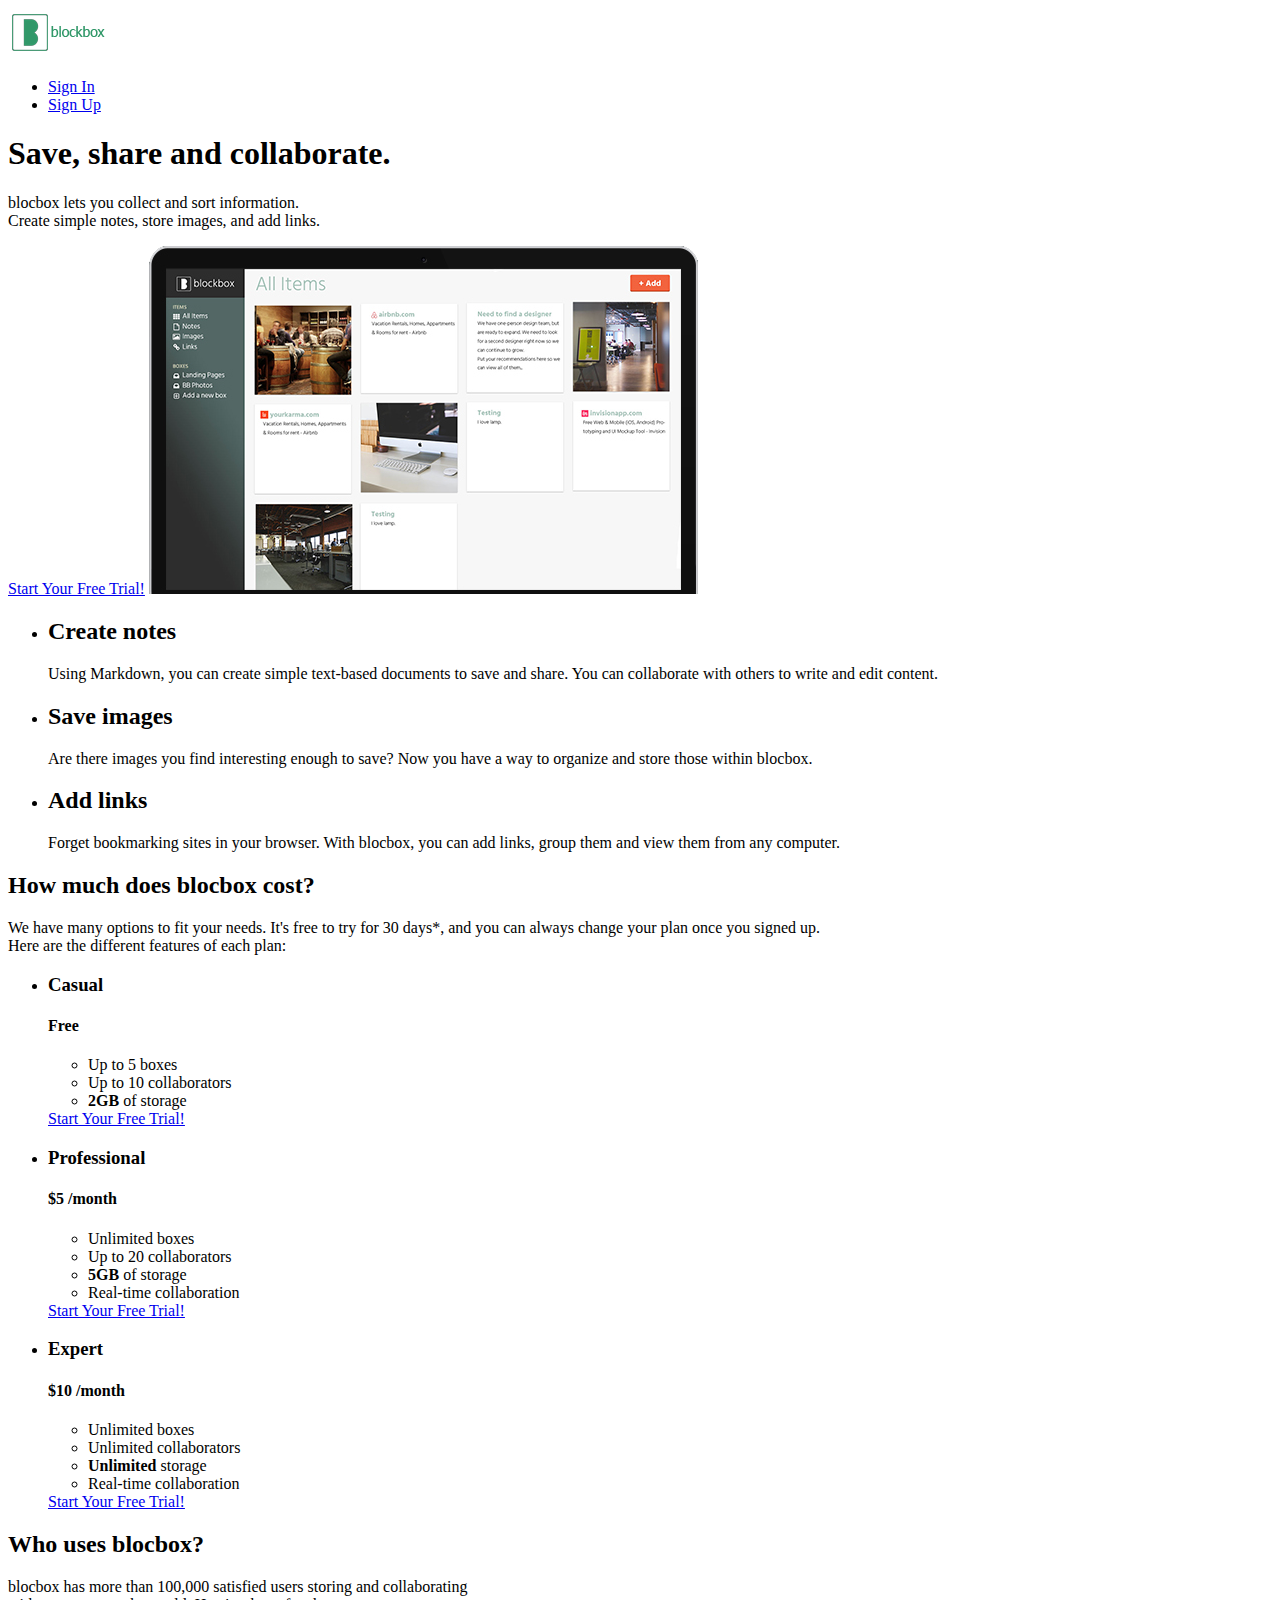
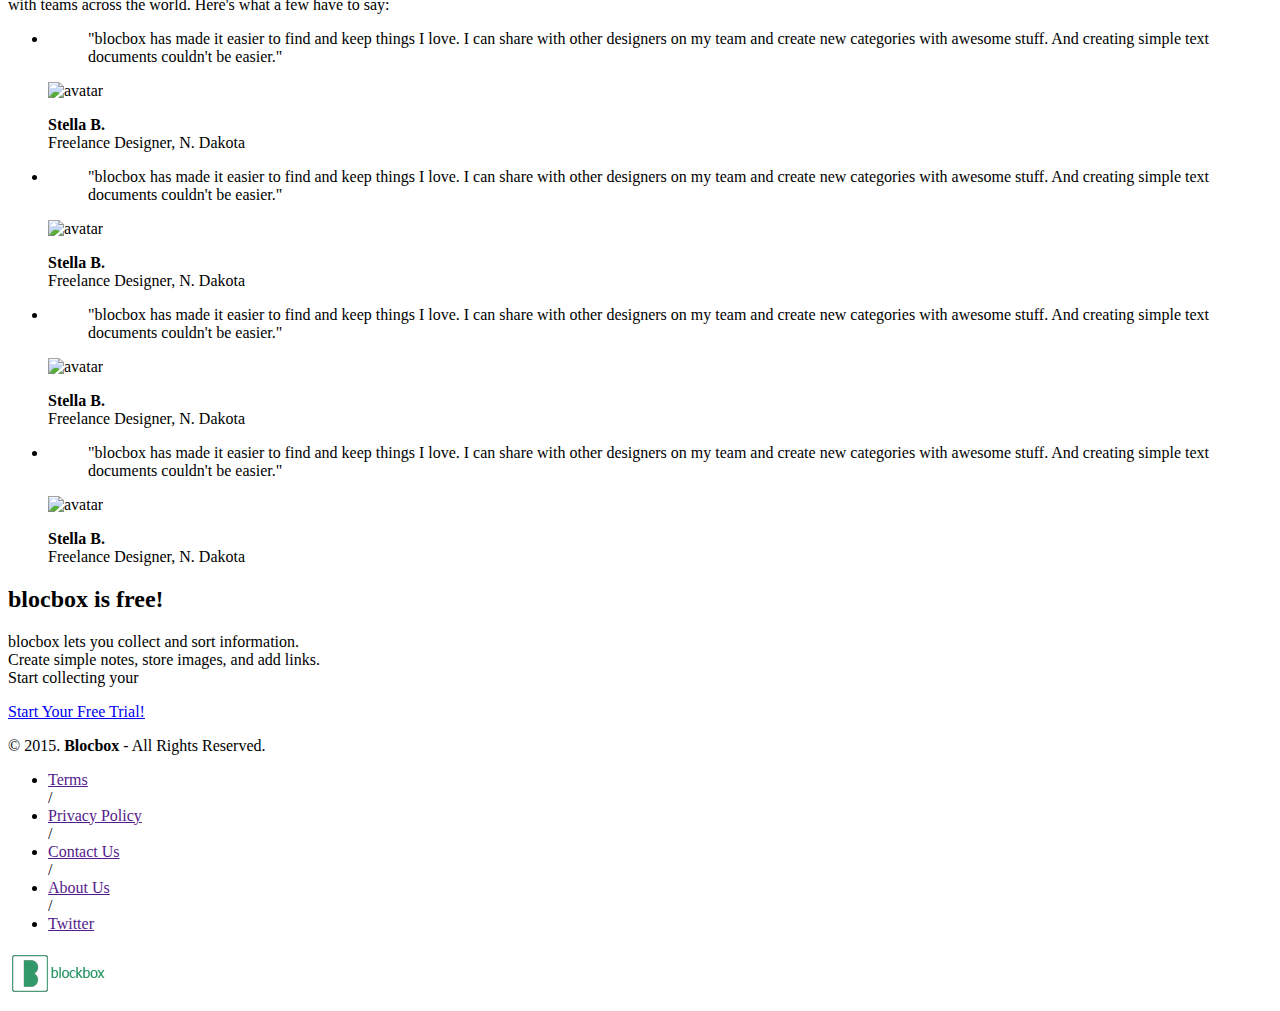
==== index.html @ 0df13de2 "Assignment-28-completed" ====
<!DOCTYPE html>
<html lang="en-us">
<head>
  <meta http-equiv="X-UA-Compatible" content="IE=Edge">
  <meta name="viewport" content="width=device-width, initial-scale=1">
  <meta charset="UTF-8">
  <title>Save, share and collaborate | Blocbox</title>
 
  <!-- Google Fonts -->
  <link href='http://fonts.googleapis.com/css?family=Lato:300,400,700,300italic,400italic,700italic|Varela+Round' rel='stylesheet' type='text/css'>
</head>
<body>
 <!-- Hero -->
 <header>
   <nav class="container">
     <div class="one-half">
       <a href="index.html" class="site-logo"><img src="images/site-logo.png" alt="Blocbox" /></a>
     </div>
     <div class="one-half">
       <ul>
         <li><a href="signin.html">Sign In</a></li>
         <li class="btn-outline"><a href="signup.html">Sign Up</a></li>
       </ul>
     </div>
   </nav>
   <div class="container hero">
     <h1>Save, share and collaborate.</h1>
     <p>blocbox lets you collect and sort information.<br/>Create simple notes, store images, and add links.</p>
     <a href="signup.html" class="btn">Start Your Free Trial!</a>
     <img src="images/dashboard.png" alt="Blocbox" />
   </div>
 </header>
  <main role="main">
   <!-- Benefits -->
   <section class="benefits">
     <ul class="container">
       <li class="one-third">
         <h2>Create notes</h2>
         <p>Using Markdown, you can create simple text-based documents to save and share. You can collaborate with others to write and edit content.</p>
       </li>
       <li class="one-third">
         <h2>Save images</h2>
         <p>Are there images you find interesting enough to save? Now you have a way to organize and store those within blocbox.</p>
       </li>
       <li class="one-third">
         <h2>Add links</h2>
         <p>Forget bookmarking sites in your browser. With blocbox, you can add links, group them and view them from any computer.</p>
       </li>
     </ul>
   </section>
    
 <!-- Pricing -->
 <section class="pricing">
   <div class="container">
     <h2>How much does blocbox cost?</h2>
     <p>We have many options to fit your needs. It's free to try for 30 days*, and you can always change your plan once you signed up. <br/>Here are the different features of each plan:</p>
   </div>
   <ul class="container">
     <li class="one-third">
       <div class="box">
         <h3>Casual</h3>
         <h4>Free</h4>
         <ul>
           <li>Up to 5 boxes</li>
           <li>Up to 10 collaborators</li>
           <li><strong>2GB</strong> of storage</li>
         </ul>
         <a href="signup.html" class="btn">Start Your Free Trial!</a>
       </div>
     </li>
        <li class="one-third">
      <div class="box middle">
        <h3>Professional</h3>
        <h4><span>$</span>5 <span class="month">/month</span></h4>
        <ul>
          <li>Unlimited boxes</li>
          <li>Up to 20 collaborators</li>
          <li><strong>5GB</strong> of storage</li>
          <li>Real-time collaboration</li>
        </ul>
        <a href="signup.html" class="btn">Start Your Free Trial!</a>
      </div>
    </li>
    <li class="one-third">
      <div class="box">
        <h3>Expert</h3>
        <h4><span>$</span>10 <span class="month">/month</span></h4>
        <ul>
          <li>Unlimited boxes</li>
          <li>Unlimited collaborators</li>
          <li><strong>Unlimited</strong> storage</li>
          <li>Real-time collaboration</li>
        </ul>
        <a href="signup.html" class="btn">Start Your Free Trial!</a>
      </div>
    </li>
   </ul>
   
 </section>
  
 <!-- Testimonials -->
 <section class="testimonials">
   <div class="container">
     <h2>Who uses blocbox?</h2>
     <p>blocbox has more than 100,000 satisfied users storing and collaborating<br/> with teams across the world. Here's what a few have to say:</p>
   </div>
   <ul class="container">
     <li class="one-fourth">
       <blockquote>"blocbox has made it easier to find and keep things I love. I can share with other designers on my team and create new categories with awesome stuff. And creating simple text documents couldn't be easier."
       </blockquote>
       <img src="https://s3.amazonaws.com/uifaces/faces/twitter/jsa/128.jpg" alt="avatar">
       <p class="name"><strong>Stella B.</strong><br/>Freelance Designer, N. Dakota</p>
     </li>
      <li class="one-fourth">
    <blockquote>"blocbox has made it easier to find and keep things I love. I can share with other designers on my team and create new categories with awesome stuff. And creating simple text documents couldn't be easier."
    </blockquote>
    <img src="https://s3.amazonaws.com/uifaces/faces/twitter/jsa/128.jpg" alt="avatar">
    <p class="name"><strong>Stella B.</strong><br/>Freelance Designer, N. Dakota</p>
  </li>
  <li class="one-fourth">
    <blockquote>"blocbox has made it easier to find and keep things I love. I can share with other designers on my team and create new categories with awesome stuff. And creating simple text documents couldn't be easier."
    </blockquote>
    <img src="https://s3.amazonaws.com/uifaces/faces/twitter/jsa/128.jpg" alt="avatar">
    <p class="name"><strong>Stella B.</strong><br/>Freelance Designer, N. Dakota</p>
  </li>
  <li class="one-fourth">
    <blockquote>"blocbox has made it easier to find and keep things I love. I can share with other designers on my team and create new categories with awesome stuff. And creating simple text documents couldn't be easier."
    </blockquote>
    <img src="https://s3.amazonaws.com/uifaces/faces/twitter/jsa/128.jpg" alt="avatar">
    <p class="name"><strong>Stella B.</strong><br/>Freelance Designer, N. Dakota</p>
  </li>   
  </ul>
 </section>
 </main>
  <div class="containernew">
     <h2>blocbox is free!</h2>
         <p>blocbox lets you collect and sort information.<br/>Create simple notes, store images, and add links.<br/>
         Start collecting your </p>
<a href="signup.html" class="btn">Start Your Free Trial!</a>
   </div>
 <!-- Footer -->
 <footer>
   <div class="container footer-nav-block">
       <div class="left-footer-block one-third">
         <p class="copyright-block">&copy; 2015. <strong>Blocbox</strong> - All Rights Reserved.</p>
       </div>
       <nav class="link-block middle-footer-block one-third">
         <ul>
           <li><a href="">Terms</a></li> /
           <li><a href="">Privacy Policy</a></li> /
           <li><a href="">Contact Us</a></li> /
           <li><a href="">About Us</a></li> /
           <li><a href="">Twitter</a></li>
         </ul>
       </nav>
       <div class="right-footer-block one-third">
         <img class="logo" src="images/site-logo.png" alt="Blocbox" />
       </div>
   </div>
 </footer>
</body>
</html>
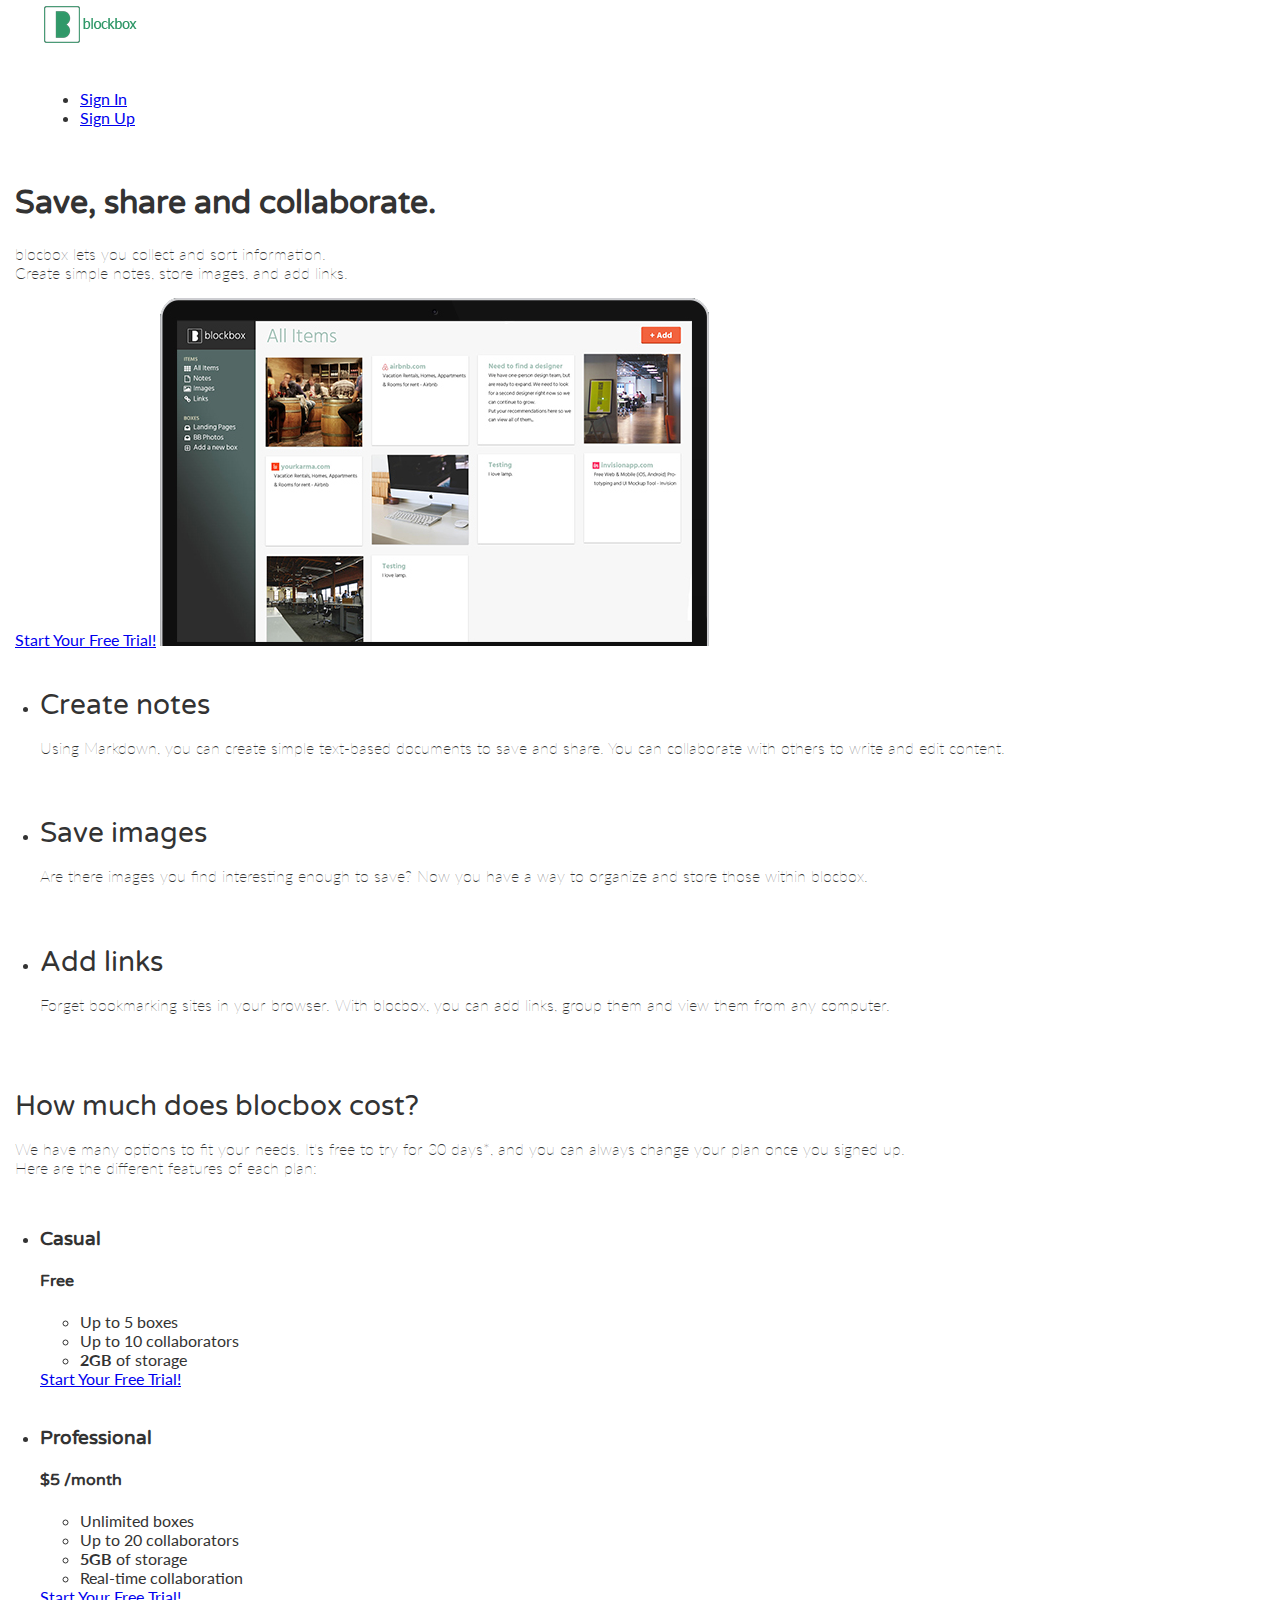
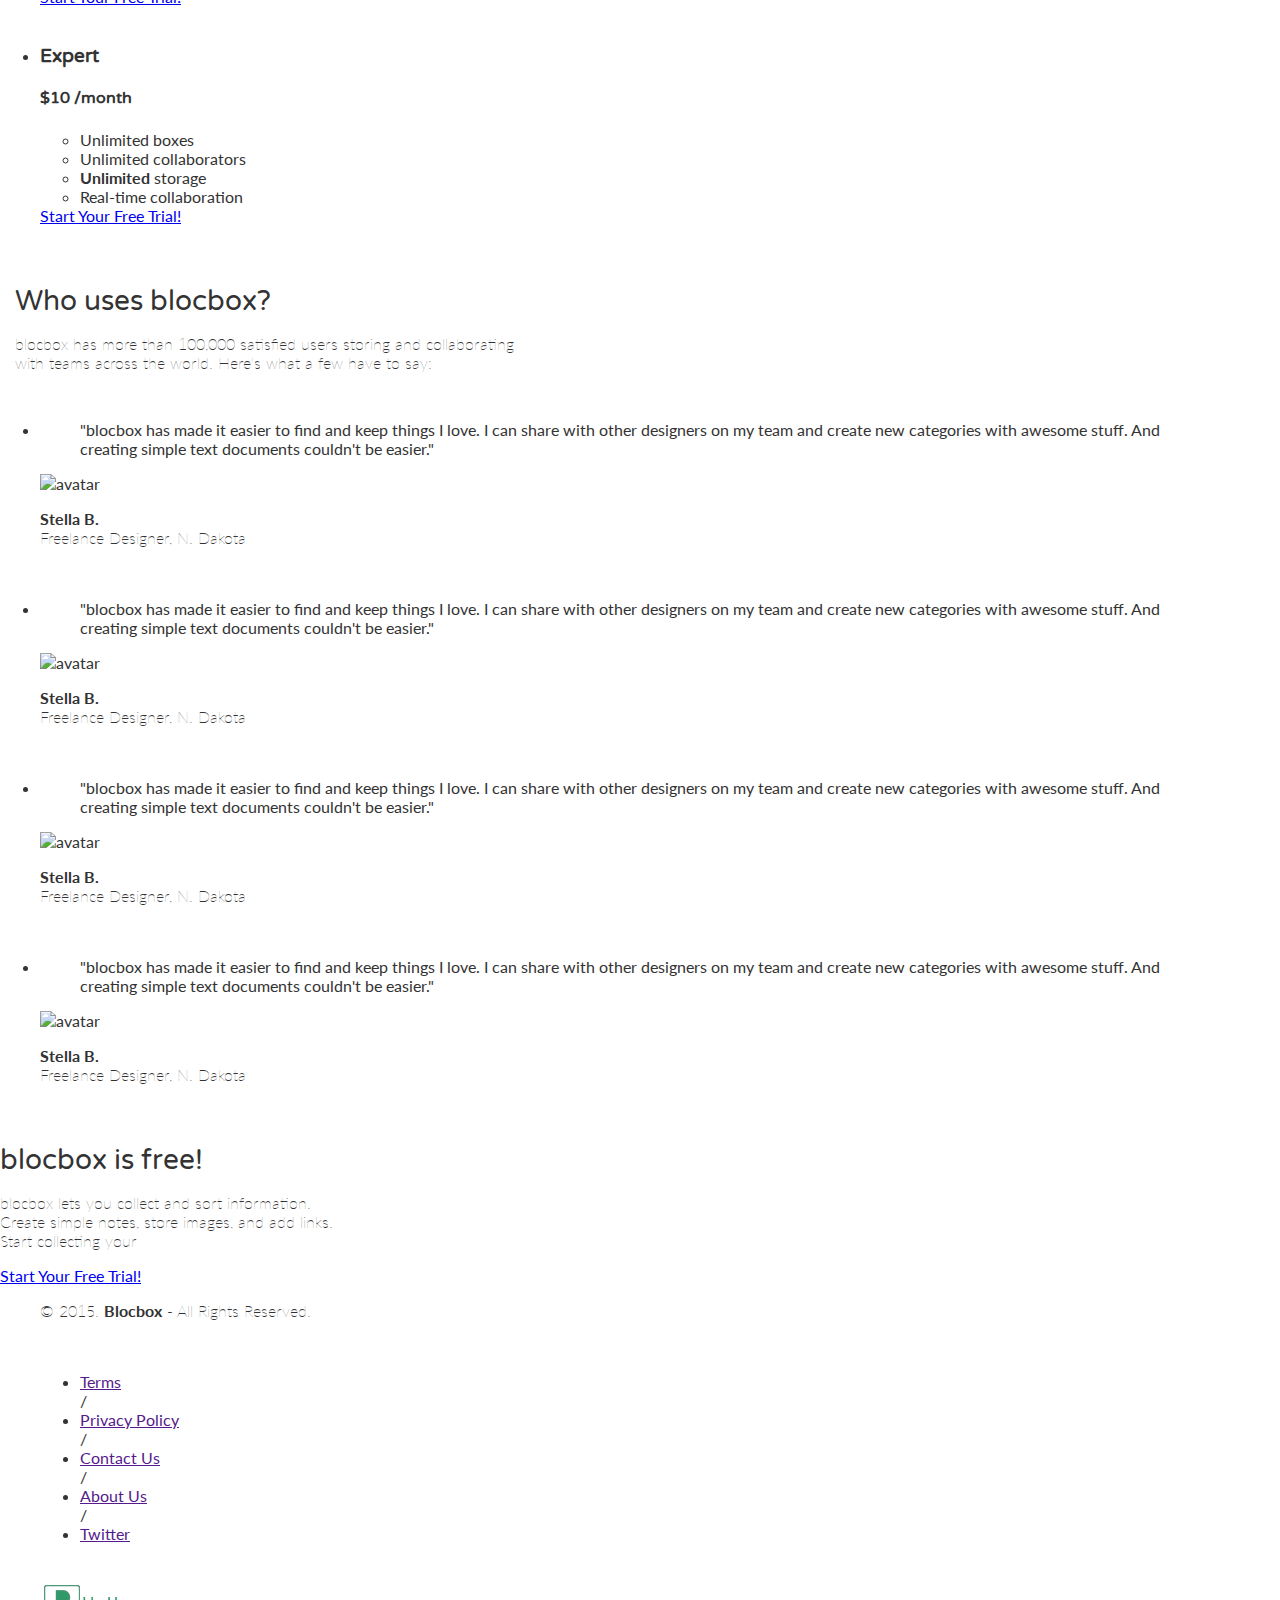
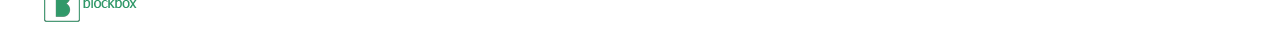
==== commit d26328a0: "Checkpoint-29-completed" ====
--- a/index.html
+++ b/index.html
@@ -8,6 +8,10 @@
  
   <!-- Google Fonts -->
   <link href='http://fonts.googleapis.com/css?family=Lato:300,400,700,300italic,400italic,700italic|Varela+Round' rel='stylesheet' type='text/css'>
+ <!-- CSS -->
+ <link rel="stylesheet" href="css/normalize.css">
+ <link rel="stylesheet" href="css/style.css">
+ <link rel="stylesheet" href="css/font-awesome.css">
 </head>
 <body>
  <!-- Hero -->
--- a/css/style.css
+++ b/css/style.css
@@ -0,0 +1,44 @@
+
+ html, body{
+   overflow-x: hidden;
+ }
+ body {
+   font-family: "Lato", Helvetica, Arial, sans-serif;
+   color:#333333;
+ }
+ h1, h2, h3, h4, h5, h6 {
+   font-family: "Varela Round", Helvetica, Arial, sans-serif;
+ }
+ h2 {
+   font-size:28px;
+   font-weight: normal;
+   margin-bottom: 5px;
+ }
+ p {
+   font-size:16px;
+   line-height: 19px;
+   font-weight: 100;
+ }
+ /* GRID */
+ .container {
+   margin-right: auto;
+   margin-left: auto;
+   padding-left: 15px;
+   padding-right: 15px;
+   position: relative;
+ }
+ .container:before,
+ .container:after {
+   content: " ";
+   display: table;
+ }
+ .container:after {
+   clear: both;
+ }
+ .one-half, .one-third, .one-fourth {
+   width:96%;
+   float:left;
+   position:relative;
+   min-height: 1px;
+   margin:0 2% 20px;
+ }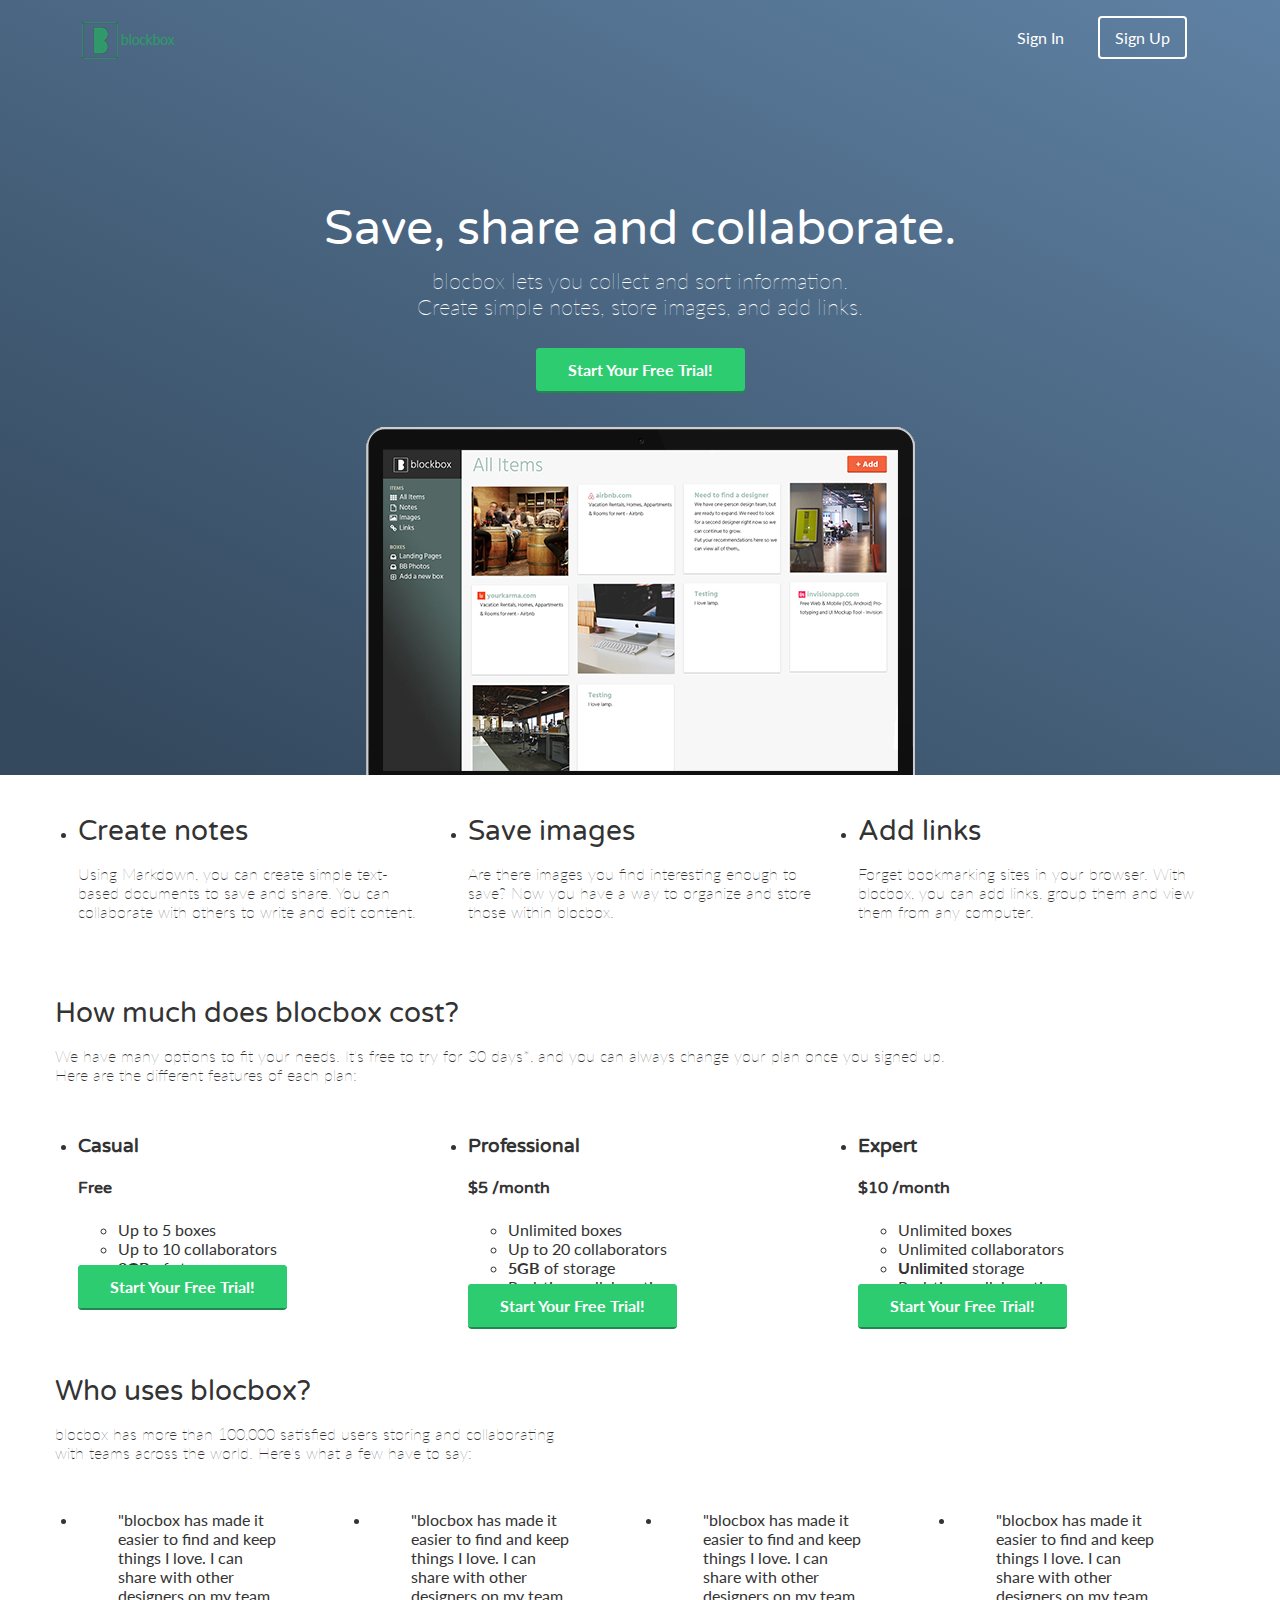
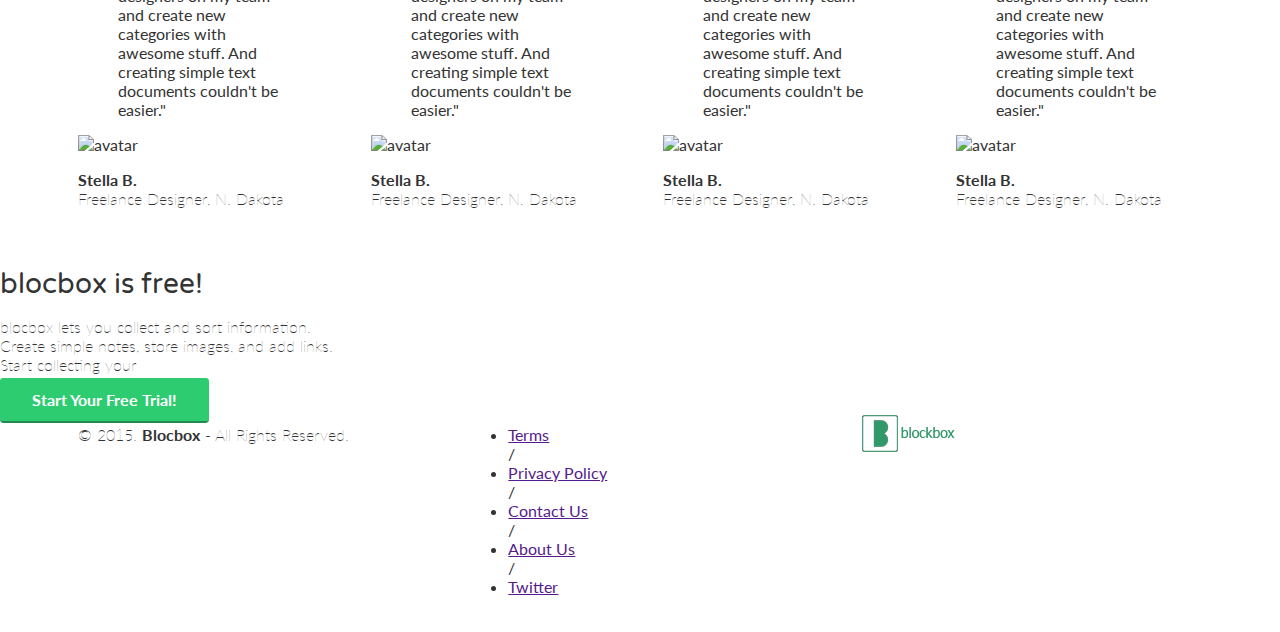
==== commit 6b478955: "Checkpoint-30-completed" ====
--- a/index.html
+++ b/index.html
@@ -12,6 +12,7 @@
  <link rel="stylesheet" href="css/normalize.css">
  <link rel="stylesheet" href="css/style.css">
  <link rel="stylesheet" href="css/font-awesome.css">
+ <link rel="stylesheet" href="css/animate.css">
 </head>
 <body>
  <!-- Hero -->
@@ -28,7 +29,7 @@
      </div>
    </nav>
    <div class="container hero">
-     <h1>Save, share and collaborate.</h1>
+     <h1 class="animated fadeIn">Save, share and collaborate.</h1>
      <p>blocbox lets you collect and sort information.<br/>Create simple notes, store images, and add links.</p>
      <a href="signup.html" class="btn">Start Your Free Trial!</a>
      <img src="images/dashboard.png" alt="Blocbox" />
--- a/css/style.css
+++ b/css/style.css
@@ -41,4 +41,105 @@
    position:relative;
    min-height: 1px;
    margin:0 2% 20px;
+ }
+ @media (min-width: 768px) {
+   .container {
+     width: 750px;
+   }
+ }
+ @media (min-width: 992px) {
+   .container {
+     width: 970px;
+   }
+   .one-half {
+     width:46%;
+   }
+   .one-third {
+     width:29.33333%;
+   }
+   .one-fourth {
+     width:21%;
+   }
+ }
+ @media (min-width: 1200px) {
+   .container {
+     width: 1170px;
+   }
+ }
+  /* HEADER */
+ header {
+   color:#FFFFFF;
+   background: #34495E;
+   background-image: linear-gradient(206deg, #5F81A3 0%, #34495E 94%);
+ }
+ header nav {
+   padding:1em 0;
+ }
+ header nav ul {
+   display:inline;
+   text-align: right;
+   float:right;
+   margin:0;
+ }
+ header nav ul > li {
+   list-style-type: none;
+   display: inline-block;
+   margin:0 15px;
+ }
+ header nav ul > li.btn-outline {
+   padding:10px 15px;
+   border:2px solid #FFFFFF;
+   border-radius: 4px;
+ }
+ header nav ul > li.btn-outline:hover {
+   background:#FFFFFF;
+ }
+ header nav ul > li > a {
+   color:#FFFFFF;
+   text-decoration: none;
+ }
+ header nav ul > li.btn-outline:hover > a {
+   color:#34495E;
+ }
+ header .hero {
+   text-align: center;
+   display:block;
+   position: relative;
+ }
+ header .hero h1 {
+   font-size:48px;
+   font-weight: normal;
+   margin:95px 0 0;
+ }
+ header .hero p {
+   font-size: 22px;
+   line-height: 26px;
+   font-weight: 100;
+   margin:10px 0 40px;
+ }
+ header .hero img {
+   display: block;
+   margin:3em auto 0;
+ }
+  /* BUTTONS */
+ .btn {
+   border-radius: 4px;
+   color:#FFFFFF;
+   font-weight: 700;
+   text-decoration: none;
+   padding:10px 30px;
+   background: #2ECC71;
+   border: 2px solid #2ECC71;
+   box-shadow: 0px 2px 0px 0px #22894E;
+ }
+  /* BUTTONS */
+ .btn {
+   border-radius: 4px;
+   color:#FFFFFF;
+   font-weight: 700;
+   text-decoration: none;
+   padding:10px 30px;
+   background: #2ECC71;
+   border: 2px solid #2ECC71;
+   box-shadow: 0px 2px 0px 0px #22894E;
  }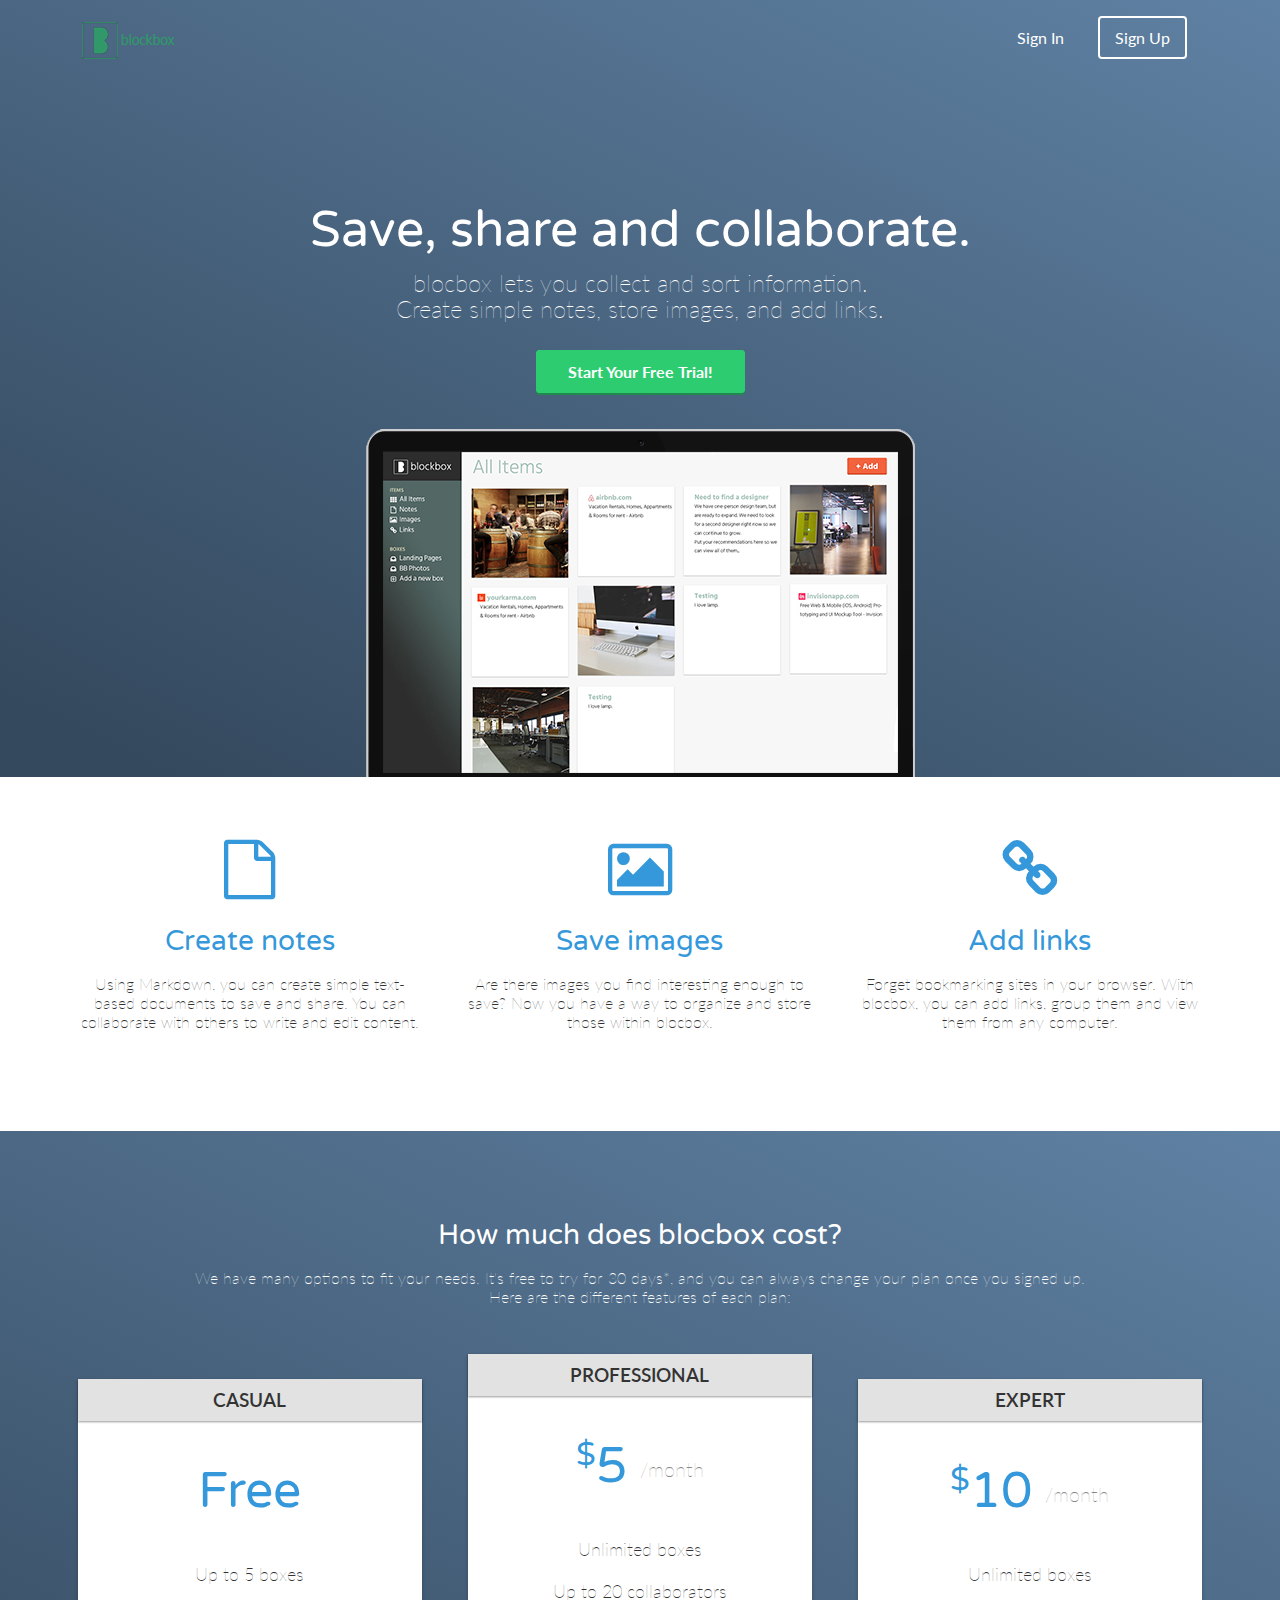
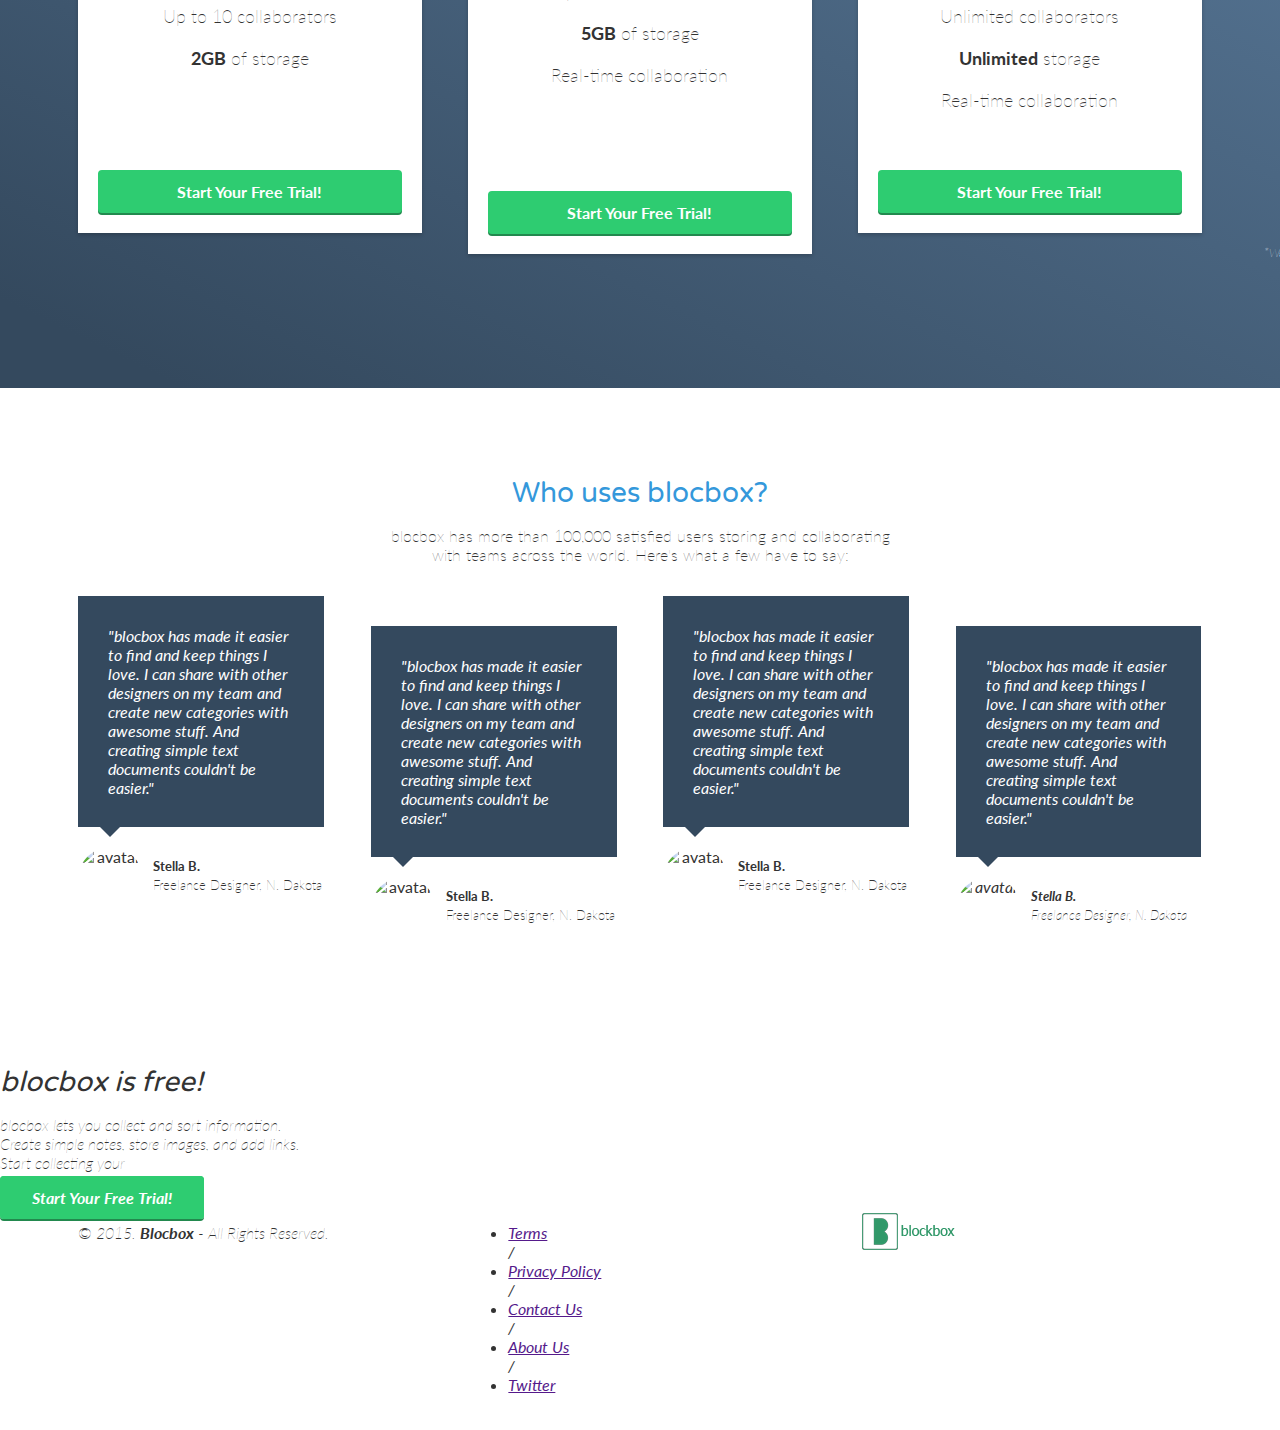
==== commit 87a9b8d1: "Assignment-31-completed" ====
--- a/index.html
+++ b/index.html
@@ -40,14 +40,17 @@
    <section class="benefits">
      <ul class="container">
        <li class="one-third">
+       <i class="fa fa-file-o"></i>
          <h2>Create notes</h2>
          <p>Using Markdown, you can create simple text-based documents to save and share. You can collaborate with others to write and edit content.</p>
        </li>
        <li class="one-third">
+        <i class="fa fa-picture-o"></i>
          <h2>Save images</h2>
          <p>Are there images you find interesting enough to save? Now you have a way to organize and store those within blocbox.</p>
        </li>
        <li class="one-third">
+       <i class="fa fa-link"></i>
          <h2>Add links</h2>
          <p>Forget bookmarking sites in your browser. With blocbox, you can add links, group them and view them from any computer.</p>
        </li>
@@ -98,6 +101,9 @@
         </ul>
         <a href="signup.html" class="btn">Start Your Free Trial!</a>
       </div>
+      <div class="container">
+   <p class="small">*We will not collect your credit card information until your 30-day trial has ended.</p>
+ </div>
     </li>
    </ul>
    
@@ -116,7 +122,7 @@
        <img src="https://s3.amazonaws.com/uifaces/faces/twitter/jsa/128.jpg" alt="avatar">
        <p class="name"><strong>Stella B.</strong><br/>Freelance Designer, N. Dakota</p>
      </li>
-      <li class="one-fourth">
+      <li class="one-fourth door">
     <blockquote>"blocbox has made it easier to find and keep things I love. I can share with other designers on my team and create new categories with awesome stuff. And creating simple text documents couldn't be easier."
     </blockquote>
     <img src="https://s3.amazonaws.com/uifaces/faces/twitter/jsa/128.jpg" alt="avatar">
@@ -128,7 +134,8 @@
     <img src="https://s3.amazonaws.com/uifaces/faces/twitter/jsa/128.jpg" alt="avatar">
     <p class="name"><strong>Stella B.</strong><br/>Freelance Designer, N. Dakota</p>
   </li>
-  <li class="one-fourth">
+  <li class="one-fourth door">
+  <i class="stagger">
     <blockquote>"blocbox has made it easier to find and keep things I love. I can share with other designers on my team and create new categories with awesome stuff. And creating simple text documents couldn't be easier."
     </blockquote>
     <img src="https://s3.amazonaws.com/uifaces/faces/twitter/jsa/128.jpg" alt="avatar">
--- a/css/style.css
+++ b/css/style.css
@@ -42,6 +42,7 @@
    min-height: 1px;
    margin:0 2% 20px;
  }
+ 
  @media (min-width: 768px) {
    .container {
      width: 750px;
@@ -64,6 +65,11 @@
  @media (min-width: 1200px) {
    .container {
      width: 1170px;
+   }
+ }
+  @media (min-width: 1600px) {
+   .container {
+     width: 1370px;
    }
  }
   /* HEADER */
@@ -107,12 +113,12 @@
    position: relative;
  }
  header .hero h1 {
-   font-size:48px;
+   font-size:50px;
    font-weight: normal;
    margin:95px 0 0;
  }
  header .hero p {
-   font-size: 22px;
+   font-size: 24px;
    line-height: 26px;
    font-weight: 100;
    margin:10px 0 40px;
@@ -132,14 +138,157 @@
    border: 2px solid #2ECC71;
    box-shadow: 0px 2px 0px 0px #22894E;
  }
-  /* BUTTONS */
- .btn {
-   border-radius: 4px;
-   color:#FFFFFF;
-   font-weight: 700;
-   text-decoration: none;
-   padding:10px 30px;
-   background: #2ECC71;
-   border: 2px solid #2ECC71;
-   box-shadow: 0px 2px 0px 0px #22894E;
+ /* BENEFITS */
+ .benefits {
+   text-align: center;
+   display:block;
+   position:relative;
+ }
+ .benefits ul {
+   margin: 0 auto;
+   padding:4em 0;
+ }
+ .benefits ul li {
+   list-style-type: none;
+   display: inline-block;
+ }
+ .benefits i {
+   color:#3498DB;
+   font-size:60px;
+   margin:0;
+   vertical-align: middle;
+ }
+ .benefits h2 {
+   color:#3498DB;
+ }
+
+ /* PRICING */
+ .pricing {
+   background: #34495E url("../images/background.png") top center no-repeat;
+   background: url("../images/background.png") top center no-repeat, linear-gradient(206deg, #5F81A3 0%, #34495E 94%);
+   background-size:cover;
+   text-align: center;
+   padding:4em 0;
+ }
+ .pricing h2, .pricing p {
+   color:#FFFFFF;
+ }
+ .pricing ul {
+   margin:0 auto;
+   padding:2em 0;
+ }
+ .pricing ul li {
+   list-style-type: none;
+ }
+ .box {
+   padding:0 15px 15px;
+   background: #FFFFFF;
+   box-shadow: 0px 2px 4px 0px rgba(0,0,0,0.20);
+   min-height: 439px;
+   position: relative;
+   margin-top: 25px;
+ }
+ .box.middle {
+   min-height: 485px;
+   margin-top:0px;
+ }
+ .box h3 {
+   font-family: "Lato", Helvetica, Arial, sans-serif;
+   font-weight: 600;
+   text-transform: uppercase;
+   background: #E2E2E2;
+   box-shadow: 0px 1px 2px 0px rgba(0,0,0,0.40);
+   left:0;
+   right:0;
+   top:0;
+   text-align: center;
+   margin:0 -15px 40px;
+   padding:10px 0;
+ }
+ .box h4 {
+   font-size:50px;
+   font-weight: normal;
+   margin:40px 0 10px;
+   color:#3498DB;
+ }
+ .box h4 span {
+   font-size:32px;
+   vertical-align: top;
+ }
+ .box h4 span.month {
+   font-family: "Lato", Helvetica, Arial, sans-serif;
+   font-weight: 100;
+   color:#888888;
+   font-size:20px;
+   vertical-align: middle;
+ }
+ .box ul li {
+   font-size:18px;
+   margin-bottom:20px;
+   font-weight: 100;
+ }
+ .box .btn {
+   position:absolute;
+   bottom:20px;
+   left:20px;
+   right:20px;
+ }
+ .small {
+   font-size: 12px;
+   color: #FEFEFE;
+   line-height: 15px;
+   font-style:italic;
+ }
+ /* TESTIMONIALS */
+ .testimonials {
+   padding:4em 0;
+   text-align: center;
+ }
+ .testimonials h2 {
+   color:#3498DB;
+ }
+ .testimonials ul li {
+   list-style-type: none;
+ }
+ .testimonials blockquote {
+   color:#FFFFFF;
+   text-align: left;
+   font-style: italic;
+   background:#34495E;
+   position: relative;
+   padding:30px;
+   width:auto;
+   margin:0;
+ }
+ .testimonials blockquote:after {
+   top: 100%;
+   left: 13%;
+   border: solid transparent;
+   content: " ";
+   height: 0;
+   width: 0;
+   position: absolute;
+   pointer-events: none;
+   border-top-color: #34495E;
+   border-width: 10px;
+   margin-left: -10px;
+ }
+ .testimonials img {
+   height: 65px;
+   width: 65px;
+   border-radius:50%;
+   float: left;
+   display: inline-block;
+   margin:20px 10px 0 0;
+ }
+ .testimonials p.name {
+   float: left;
+   display: inline-block;
+   text-align: left;
+   font-size:13px;
+   margin-top: 30px;
+ }
+ 
+  .door{
+margin-top: 30px;
  }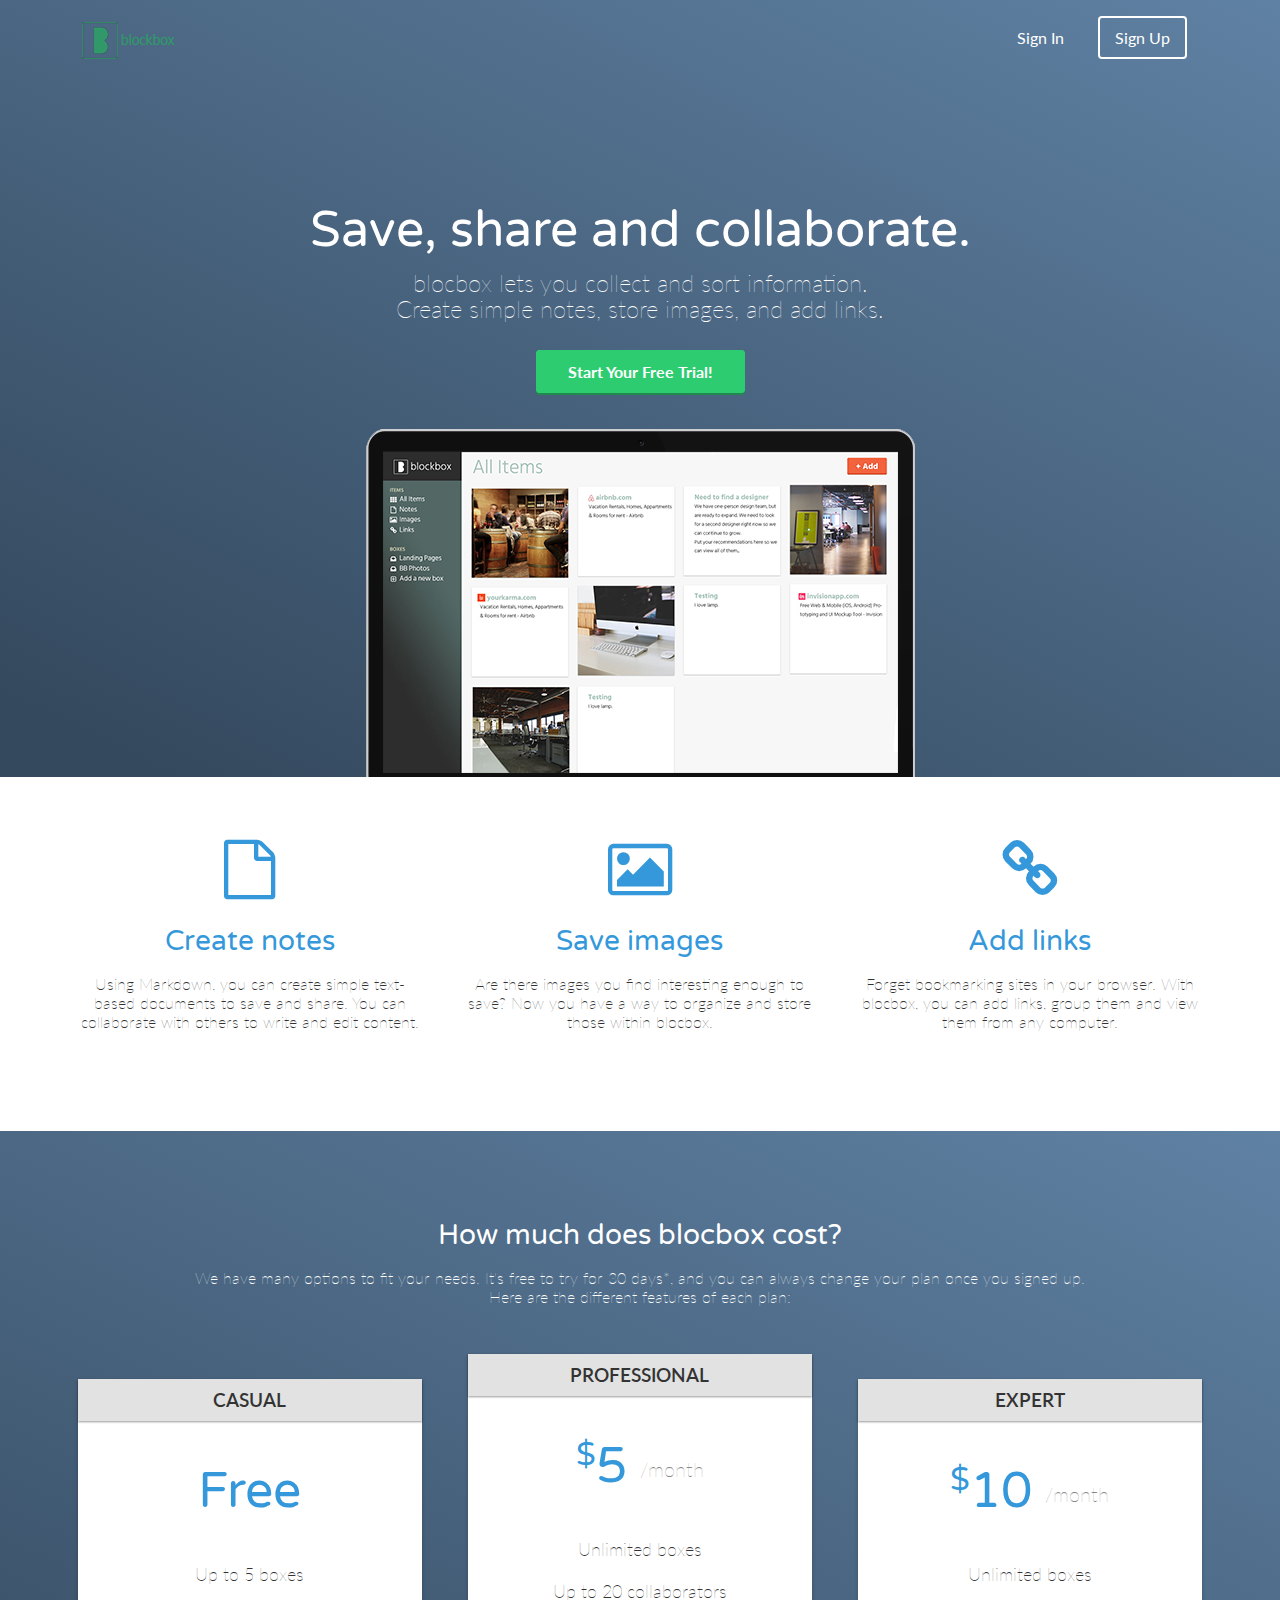
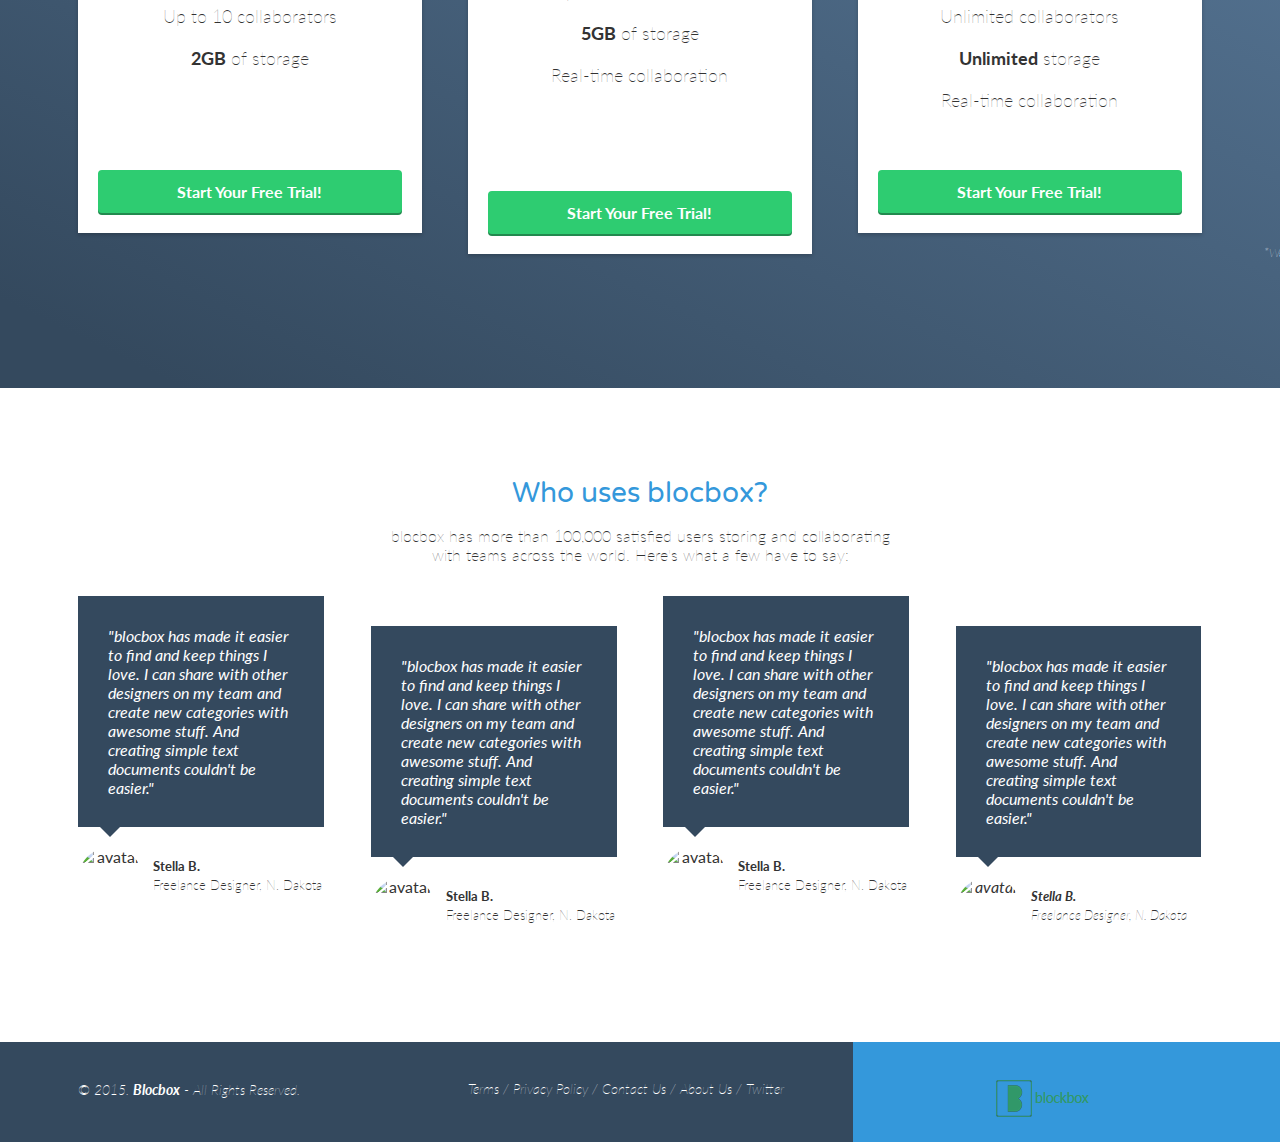
==== commit 5ed6fbe6: "Assignment-32-completed" ====
--- a/index.html
+++ b/index.html
@@ -144,12 +144,7 @@
   </ul>
  </section>
  </main>
-  <div class="containernew">
-     <h2>blocbox is free!</h2>
-         <p>blocbox lets you collect and sort information.<br/>Create simple notes, store images, and add links.<br/>
-         Start collecting your </p>
-<a href="signup.html" class="btn">Start Your Free Trial!</a>
-   </div>
+
  <!-- Footer -->
  <footer>
    <div class="container footer-nav-block">
--- a/css/style.css
+++ b/css/style.css
@@ -288,7 +288,57 @@
    font-size:13px;
    margin-top: 30px;
  }
- 
   .door{
 margin-top: 30px;
+ }
+  /* FOOTER */
+ footer {
+   background-color: #34495E;
+   background-image: linear-gradient(to top,
+      #3498DB 0%, #3498DB 50%, #34495E 50%, #34495E 100%);
+   color: #FFFFFF;
+   height: 150px;
+   position: relative;
+   overflow: hidden;
+   z-index: 0;
+ }
+ footer p, footer nav ul {
+   font-size:14px;
+   font-weight:100;
+   text-align: center;
+   margin: 10px auto 0;
+ }
+ footer nav ul li {
+   list-style-type: none;
+   display: inline;
+ }
+ footer nav ul li a {
+   color:#FFFFFF;
+   text-decoration: none;
+ }
+ footer .right-footer-block {
+   background-color: transparent;
+ }
+ footer .logo{
+   padding: 2.35em 0;
+   margin: 0 auto;
+   display: block;
+ }
+  @media (min-width: 992px){
+   footer{
+     background-color: #3498DB;
+     background-image: linear-gradient(to left,
+        #3498DB 0%, #3498DB 33.33337%, #34495E 33.33337%, #34495E 100%);
+     height: 100px;
+   }
+   footer p, footer nav ul{
+     padding: 2em 0;
+     text-align: left;
+   }
+   footer .right-footer-block {
+     background-color: #3498DB;
+   }
+   footer .logo{
+     padding: 2em 0 2em 1.5em;
+   }
  }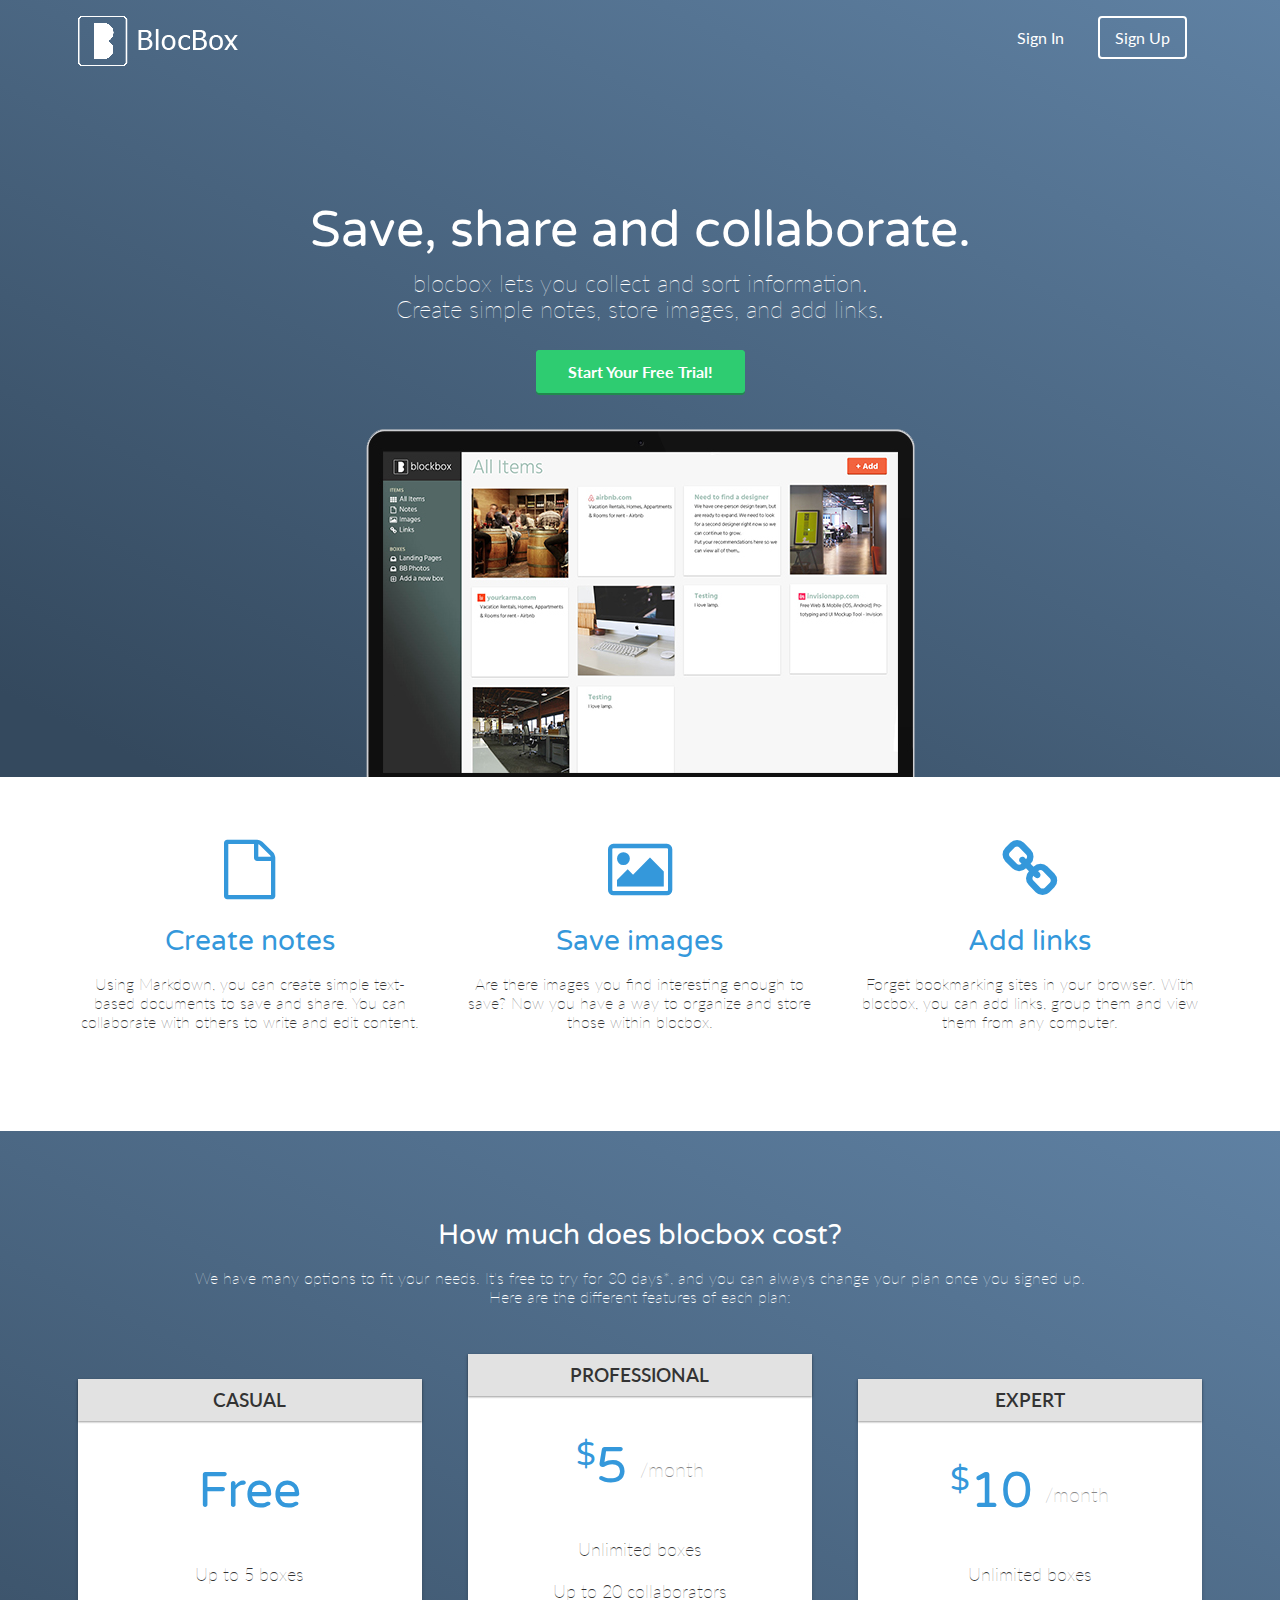
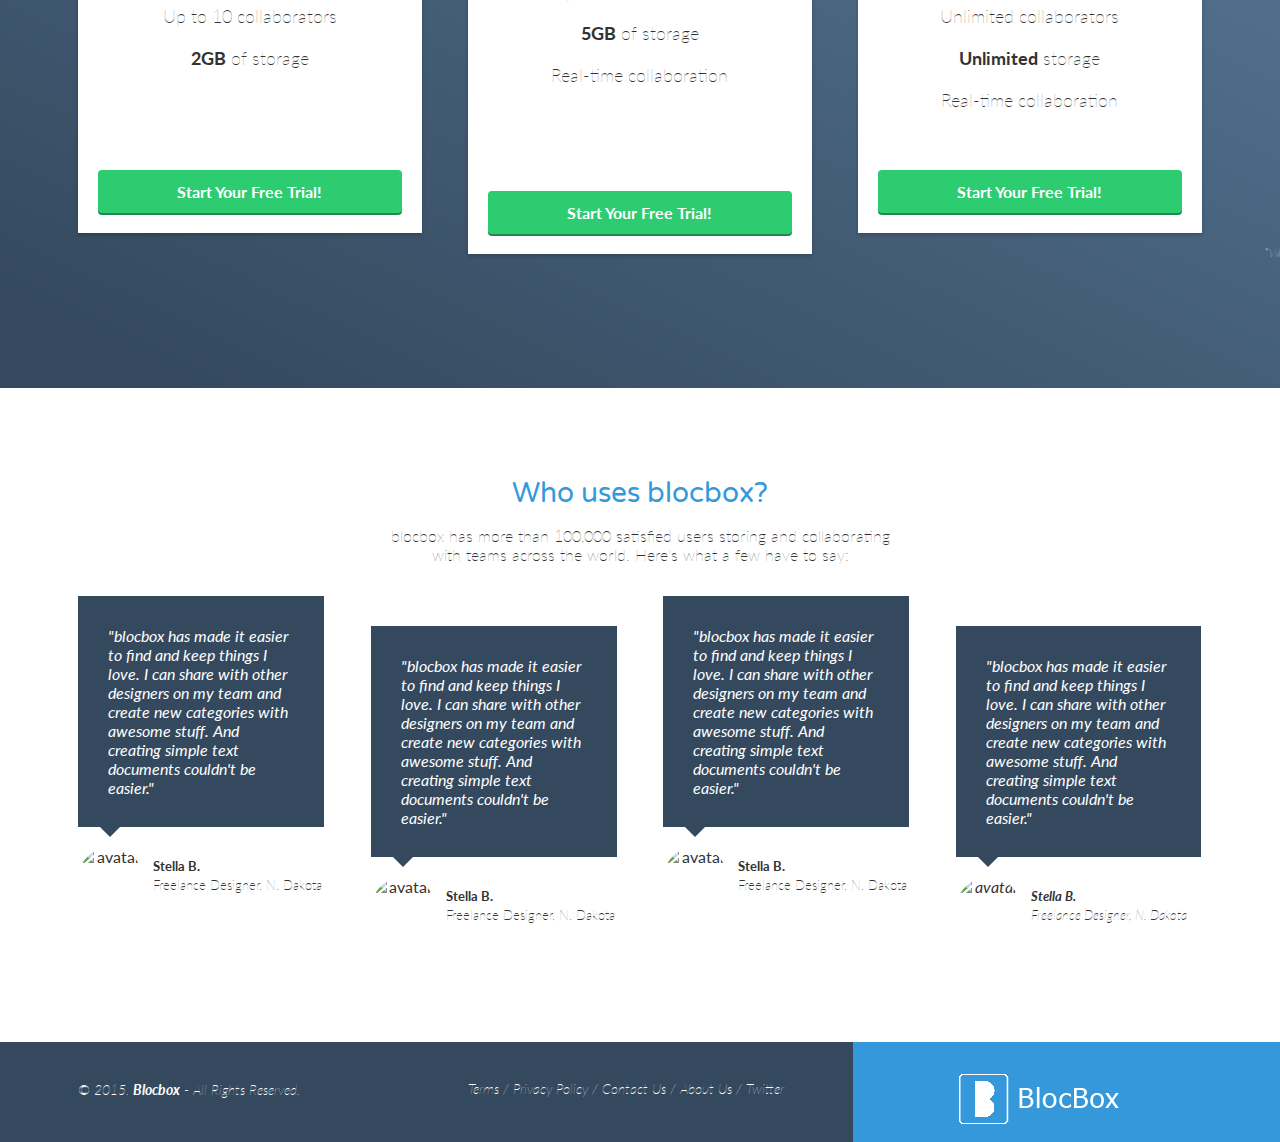
==== commit 95209ab1: "Assignment-30-completed" ====
--- a/index.html
+++ b/index.html
@@ -19,7 +19,7 @@
  <header>
    <nav class="container">
      <div class="one-half">
-       <a href="index.html" class="site-logo"><img src="images/site-logo.png" alt="Blocbox" /></a>
+       <a href="index.html" class="site-logo"><img src="images/site-logo.png" alt="Blocbox" width="165" height="50"></a>
      </div>
      <div class="one-half">
        <ul>
@@ -166,4 +166,4 @@
    </div>
  </footer>
 </body>
-</html>
+</html>--- a/css/style.css
+++ b/css/style.css
@@ -1,5 +1,4 @@
-
- html, body{
+html, body{
    overflow-x: hidden;
  }
  body {
@@ -67,7 +66,7 @@
      width: 1170px;
    }
  }
-  @media (min-width: 1600px) {
+  @media tv (min-width: 1600px) {
    .container {
      width: 1370px;
    }
@@ -341,4 +340,257 @@
    footer .logo{
      padding: 2em 0 2em 1.5em;
    }
+ }
+  /* DASHBOARD */
+ .dashboard {
+   background:#F7F7F7;
+ }
+ .left-nav {
+   height: 100%;
+   width:280px;
+   position:absolute;
+   -webkit-transition: all 0.3s ease-in-out;
+   -moz-transition: all 0.3s ease-in-out;
+   -o-transition: all 0.3s ease-in-out;
+   transition: all 0.3s ease-in-out;
+   transform: translate(-280px,0);
+   -webkit-transform: translate(-280px,0); /** Chrome & Safari **/
+   -o-transform: translate(-280px,0); /** Opera **/
+   -moz-transform: translate(-280px,0); /** Firefox **/
+ }
+  .left-nav.open {
+   display:block;
+   width:280px;
+   -webkit-transition: all 0.3s ease-in-out;
+   -moz-transition: all 0.3s ease-in-out;
+   -o-transition: all 0.3s ease-in-out;
+   transition: all 0.3s ease-in-out;
+   transform: translate(0,0);
+   -webkit-transform: translate(0,0); /** Chrome & Safari **/
+   -o-transform: translate(0,0); /** Opera **/
+   -moz-transform: translate(0,0); /** Firefox **/
+   z-index: 100;
+ }
+ .hamburger {
+   position:absolute;
+   z-index: 1000;
+   background:#34495E;
+   color:#FFF;
+   text-decoration: none;
+   font-size: 22px;
+   padding: 10px 15px;
+   border-radius: 4px;
+   left: 5px;
+   top: 15px;
+ }
+ .left-nav .site-logo {
+   padding:20px 0;
+   background:#34495E;
+   display:block;
+   text-align: center;
+ }
+ .left-nav .items {
+   padding:0 6%;
+ }
+ .left-nav .items p {
+   font-weight: 600;
+   text-transform: uppercase;
+   font-size: 12px;
+   color: #E2E2E2;
+   line-height: 15px;
+ }
+ .left-nav .items ul {
+   margin:0 0 40px;
+   padding:0;
+ }
+ .left-nav .items ul li {
+   list-style-type: none;
+   margin-bottom: 15px;
+ }
+ .left-nav .items ul li a {
+   color:#FFFFFF;
+   text-decoration: none;
+   font-weight: 100;
+ }
+ .left-nav .items ul li a i {
+   width:16px;
+   text-align: center;
+   margin-right:8px;
+ }
+  @media (min-width:992px) {
+   .left-nav {
+     height: 100vh;
+     width:14.66666667%;
+     color:#FFFFFF;
+     background: #34495E;
+     background-image: linear-gradient(206deg, #5F81A3 0%, #34495E 94%);
+     float:left;
+     position: fixed;
+     display:block;
+     transform: translate(0,0);
+     -webkit-transform: translate(0,0); /** Chrome & Safari **/
+     -o-transform: translate(0,0); /** Opera **/
+     -moz-transform: translate(0,0); /** Firefox **/
+   }
+   .left-nav.open {
+     width:14.66666667%;
+     transform: translate(0,0);
+     -webkit-transform: translate(0,0); /** Chrome & Safari **/
+     -o-transform: translate(0,0); /** Opera **/
+     -moz-transform: translate(0,0); /** Firefox **/
+   }
+   .hamburger {
+     display:none;
+   }
+ }
+ /* LEFT NAVBAR SETTINGS */
+ .left-nav .settings {
+   position:absolute;
+   background:#22303E;
+   width:100%;
+   bottom:0;
+   left:0;
+   right:0;
+   padding:10px 0;
+ }
+ .left-nav .settings img {
+   height:35px;
+   width:35px;
+   border-radius: 50%;
+   margin-left:10px;
+   display: inline-block;
+ }
+ .left-nav .settings p {
+   display: inline-block;
+   vertical-align: top;
+   padding-top: 8px;
+   font-weight: 400;
+   margin:0 0 0 10px;
+ }
+ .left-nav .settings a {
+   color:#FFFFFF;
+   text-decoration: none;
+   text-align: right;
+   float: right;
+   margin-right:10px;
+   margin-top:8px;
+ }
+ /* CONTENT */
+ .content {
+   padding:6em 1% 1.5em;
+   float:right;
+   width:98%;
+   position: relative;
+ }
+ .content .header {
+   margin:0 1% 20px;
+ }
+ .content .header h1 {
+   font-family: "Lato", Helvetica, Arial, sans-serif;
+   font-weight: 100;
+   margin:0 0 30px;
+   font-size: 36px;
+   color: #3498DB;
+   line-height: 44px;
+   float: left;
+   display:inline-block;
+ }
+ .content .header > a {
+   float:right;
+ }
+ .content-item {
+   width:96%;
+   margin:0 2% 25px;
+   float:left;
+   display:block;
+ }
+ .item-box {
+   display:block;
+   height:230px;
+   background: #FFFFFF;
+   box-shadow: 0px 1px 3px 0px rgba(0,0,0,0.40);
+   position: relative;
+   overflow: hidden;
+   padding:20px;
+ }
+ @media (min-width:460px) {
+   .content {
+     padding:1.5em 1%;
+     float:right;
+     width:90%;
+     position: relative;
+   }
+   .content-item {
+     width:46%;
+     margin:0 2% 25px;
+     float:left;
+     display:block;
+   }
+ }
+/* Tablets */
+ @media (min-width:768px) {
+   .content {
+     padding:1.5em 5%;
+     float:right;
+     width:90%;
+     position: relative;
+   }
+   .content > .container {
+     width:700px;
+   }
+   .content-item {
+     width:31.33333%;
+     margin:0 1% 25px;
+   }
+ }
+/* Laptops and Desktops */
+ @media (min-width:992px) {
+   .content {
+     padding:1.5em 1%;
+     float:right;
+     width:83.33333333%;
+     position: relative;
+   }
+   .content > .container {
+     width:auto;
+   }
+   .content-item {
+     width:23%;
+     margin:0 1% 25px;
+   }
+ }
+.item-box > img {
+	position: absolute;
+	height: 100%;
+	width: auto;
+	top: 1px;
+	left: -1px;
+	right: 0;
+ }
+ .item-box h2 {
+   font-family: 'Lato', Helvetica, Arial, sans-serif;
+   font-weight: 700;
+   font-size: 15px;
+   line-height: 17px;
+   margin:0;
+ }
+ .item-box h2 a {
+   color: #3498DB;
+   text-decoration: none;
+ }
+ .item-box h2 img {
+   width:16px;
+   height:16px;
+   position:relative;
+   top:2px;
+   margin-right:5px;
+ }
+ .item-box p {
+   font-size: 14px;
+   color: #333333;
+   line-height: 18px;
+   margin:5px 0 0;
+ }
+ .active{
+   background-color: #f15f3b;
  }